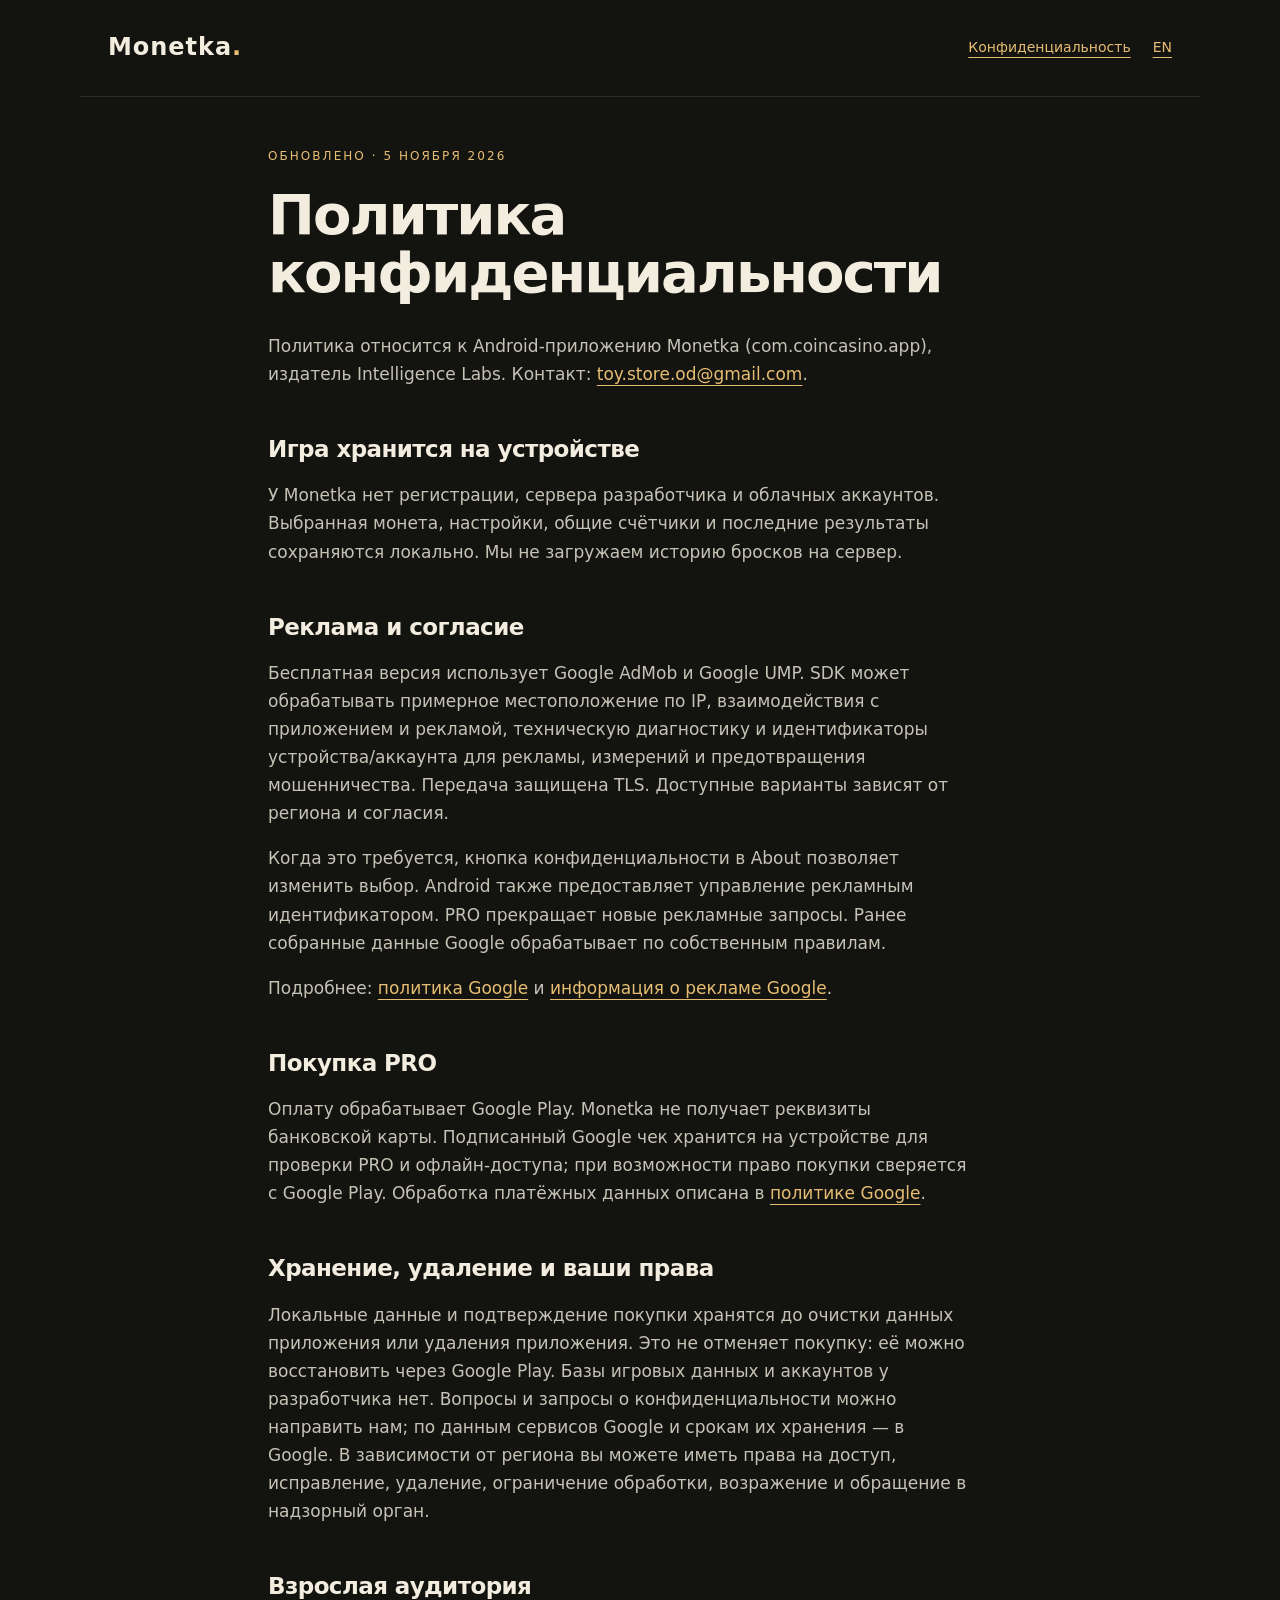
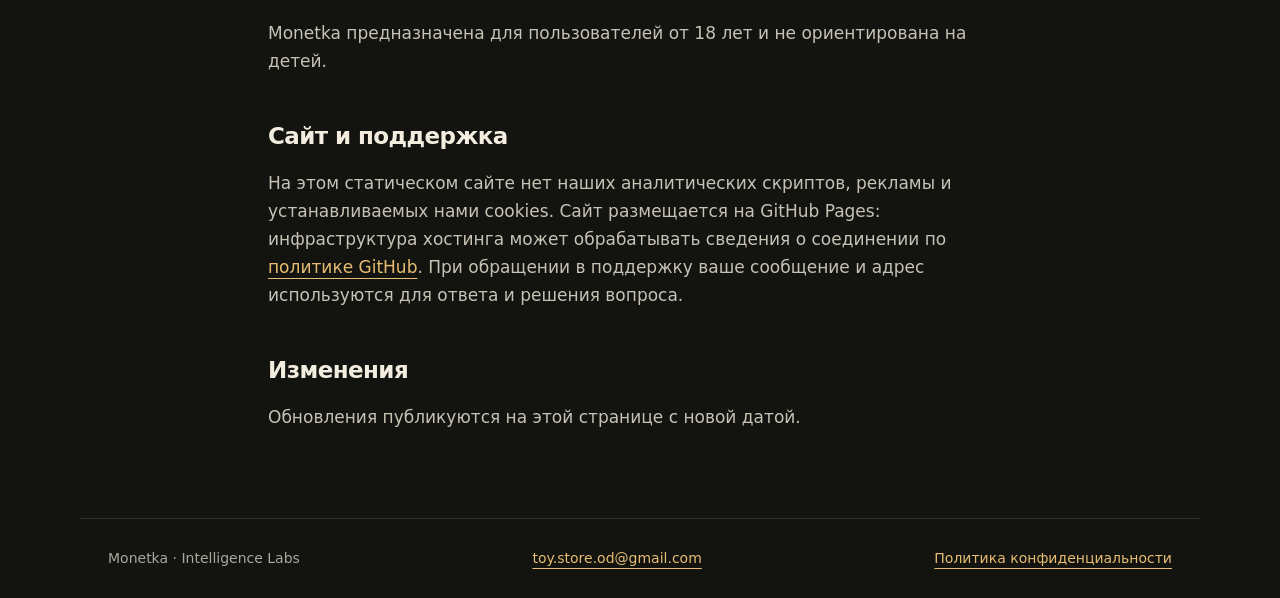
==== privacy-ru.html @ 25d699db "Publish Monetka website and privacy policy" ====
<!doctype html><html lang="ru"><head><meta charset="utf-8"><meta name="viewport" content="width=device-width,initial-scale=1"><meta name="theme-color" content="#131310"><meta name="description" content="Monetka — офлайн-симулятор броска 3D-монеты для Android."><title>Monetka — Политика конфиденциальности</title><link rel="stylesheet" href="style.css"><link rel="icon" href="images/euro.png"></head><body><header><a class="brand" href="ru.html">Monetka<span aria-hidden="true" style="color:#e6bd72">.</span></a><nav aria-label="Навигация"><a href="privacy-ru.html">Конфиденциальность</a><a href="privacy.html" lang="en">EN</a></nav></header><main class="legal"><div class="eyebrow">Обновлено · 5 ноября 2026</div><h1>Политика конфиденциальности</h1><p>Политика относится к Android-приложению Monetka (com.coincasino.app), издатель Intelligence Labs. Контакт: <a href="mailto:toy.store.od@gmail.com">toy.store.od@gmail.com</a>.</p><h2>Игра хранится на устройстве</h2><p>У Monetka нет регистрации, сервера разработчика и облачных аккаунтов. Выбранная монета, настройки, общие счётчики и последние результаты сохраняются локально. Мы не загружаем историю бросков на сервер.</p><h2>Реклама и согласие</h2><p>Бесплатная версия использует Google AdMob и Google UMP. SDK может обрабатывать примерное местоположение по IP, взаимодействия с приложением и рекламой, техническую диагностику и идентификаторы устройства/аккаунта для рекламы, измерений и предотвращения мошенничества. Передача защищена TLS. Доступные варианты зависят от региона и согласия.</p><p>Когда это требуется, кнопка конфиденциальности в About позволяет изменить выбор. Android также предоставляет управление рекламным идентификатором. PRO прекращает новые рекламные запросы. Ранее собранные данные Google обрабатывает по собственным правилам.</p><p>Подробнее: <a href="https://policies.google.com/privacy?hl=ru">политика Google</a> и <a href="https://policies.google.com/technologies/ads?hl=ru">информация о рекламе Google</a>.</p><h2>Покупка PRO</h2><p>Оплату обрабатывает Google Play. Monetka не получает реквизиты банковской карты. Подписанный Google чек хранится на устройстве для проверки PRO и офлайн-доступа; при возможности право покупки сверяется с Google Play. Обработка платёжных данных описана в <a href="https://policies.google.com/privacy?hl=ru">политике Google</a>.</p><h2>Хранение, удаление и ваши права</h2><p>Локальные данные и подтверждение покупки хранятся до очистки данных приложения или удаления приложения. Это не отменяет покупку: её можно восстановить через Google Play. Базы игровых данных и аккаунтов у разработчика нет. Вопросы и запросы о конфиденциальности можно направить нам; по данным сервисов Google и срокам их хранения — в Google. В зависимости от региона вы можете иметь права на доступ, исправление, удаление, ограничение обработки, возражение и обращение в надзорный орган.</p><h2>Взрослая аудитория</h2><p>Monetka предназначена для пользователей от 18 лет и не ориентирована на детей.</p><h2>Сайт и поддержка</h2><p>На этом статическом сайте нет наших аналитических скриптов, рекламы и устанавливаемых нами cookies. Сайт размещается на GitHub Pages: инфраструктура хостинга может обрабатывать сведения о соединении по <a href="https://docs.github.com/en/site-policy/privacy-policies/github-general-privacy-statement">политике GitHub</a>. При обращении в поддержку ваше сообщение и адрес используются для ответа и решения вопроса.</p><h2>Изменения</h2><p>Обновления публикуются на этой странице с новой датой.</p></main><footer><span>Monetka · Intelligence Labs</span><a href="mailto:toy.store.od@gmail.com">toy.store.od@gmail.com</a><a href="privacy-ru.html">Политика конфиденциальности</a></footer></body></html>
---- style.css ----
*{box-sizing:border-box}html{color-scheme:dark}body{margin:0;background:#131310;color:#f3ede0;font:17px/1.65 system-ui,-apple-system,BlinkMacSystemFont,"Segoe UI",sans-serif}a{color:#e6bd72;text-underline-offset:5px}a:hover{color:#fff}header,main,footer{max-width:1120px;margin:auto;padding:28px}header{display:flex;align-items:center;justify-content:space-between;border-bottom:1px solid #ffffff1b}.brand{font-size:24px;font-weight:650;letter-spacing:.04em;color:inherit;text-decoration:none}nav{display:flex;gap:22px;align-items:center}nav a{font-size:14px}h1{font-size:clamp(48px,7vw,86px);line-height:1.03;letter-spacing:-.055em;font-weight:550;margin:20px 0 30px}h2{font-size:30px;line-height:1.2;letter-spacing:-.025em;margin:48px 0 18px}p{max-width:65ch;color:#c6c2b6}.eyebrow{color:#e6bd72;text-transform:uppercase;font-size:12px;letter-spacing:.17em}.hero{display:grid;grid-template-columns:1.2fr 1fr;gap:40px;align-items:center;min-height:650px}.coin{width:100%;height:auto;max-width:410px;filter:drop-shadow(0 30px 45px #0009);justify-self:center;transform:rotate(-9deg)}.intro{font-size:20px;max-width:29em}.button{display:inline-block;padding:12px 23px;border:1px solid #e6bd72;border-radius:8px;text-decoration:none;font-weight:600;margin:12px 12px 12px 0}.button.primary{background:#e6bd72;color:#17150f}.facts{display:flex;gap:40px;border-block:1px solid #ffffff1b;padding:25px 0;margin:18px 0 65px;flex-wrap:wrap}.facts strong{display:block;color:#f3ede0;font-size:25px;font-weight:550}.facts span{font-size:14px;color:#aaa79c}.split{display:grid;grid-template-columns:1fr 1fr;gap:70px;margin-bottom:60px}.split h2{margin-top:0}.legal{max-width:800px;padding-top:50px;padding-bottom:70px}.legal h1{font-size:clamp(36px,5vw,56px);letter-spacing:-.035em}.legal h2{font-size:23px}.legal li{color:#c6c2b6;margin:8px 0}.note{font-size:14px;color:#9c998f}footer{border-top:1px solid #ffffff1b;display:flex;gap:24px;justify-content:space-between;flex-wrap:wrap;font-size:14px;color:#aaa79c}a:focus-visible{outline:2px solid #e6bd72;outline-offset:6px}@media(max-width:720px){header,main,footer{padding:22px}nav{gap:14px}.hero{grid-template-columns:1fr;gap:10px;min-height:auto;padding-top:38px}.coin{width:70%;max-width:280px;grid-row:2;margin:30px auto 40px}.intro{font-size:18px}h1{font-size:58px}.facts{gap:28px;margin-bottom:45px}.split{grid-template-columns:1fr;gap:32px}.legal h1{font-size:32px;hyphens:auto;overflow-wrap:anywhere}}@media(prefers-reduced-motion:reduce){*{scroll-behavior:auto}}
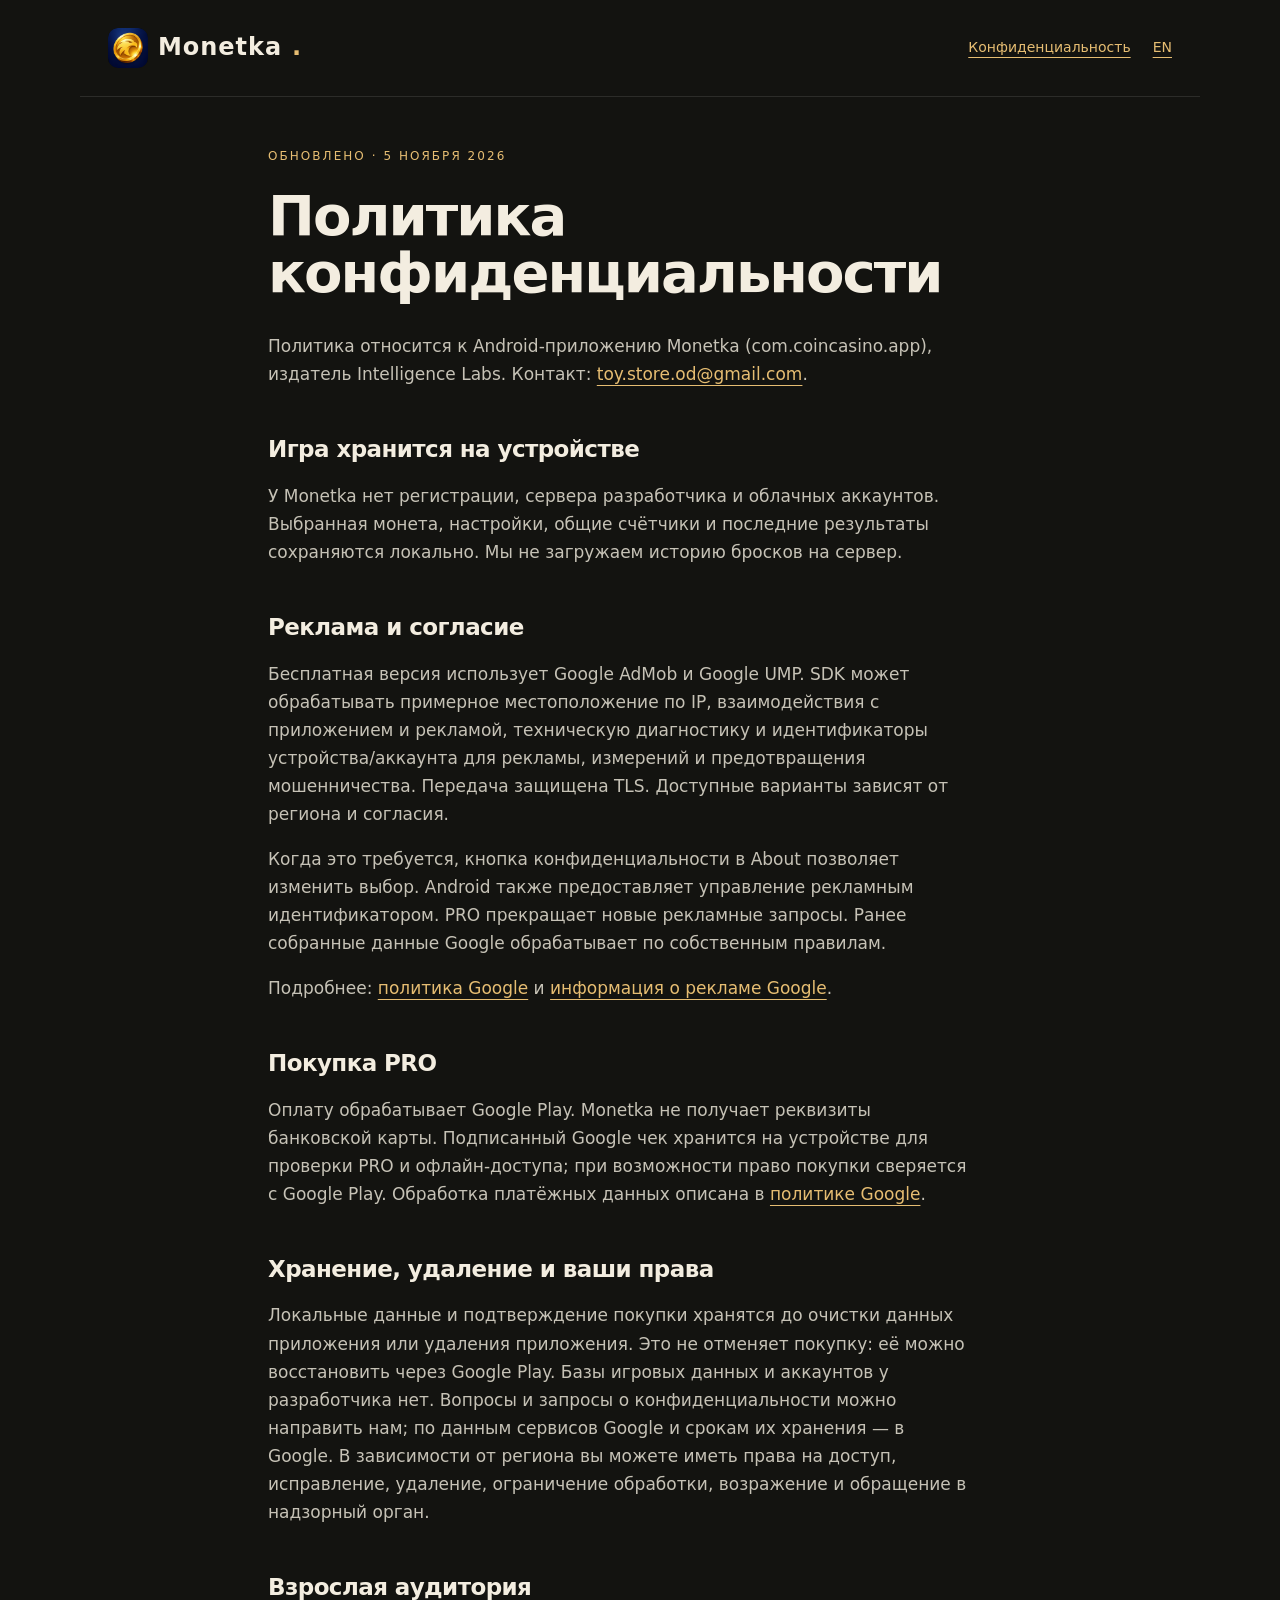
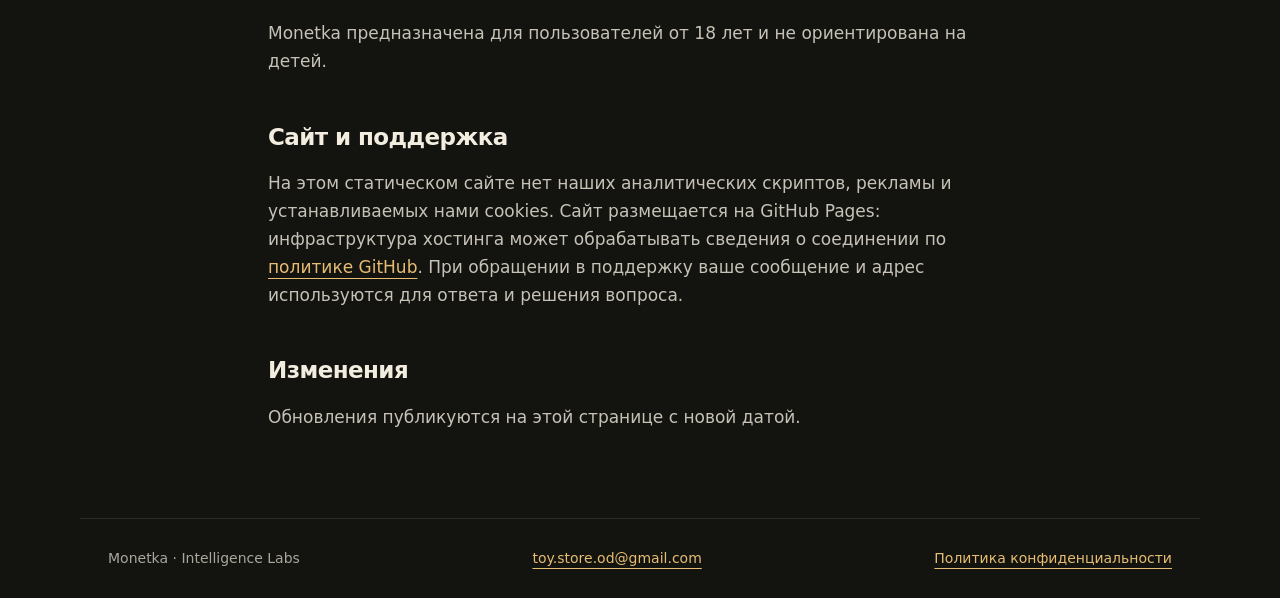
==== commit 23ad7c93: "Use the owner Monetka eagle logo across website and privacy pages" ====
--- a/privacy-ru.html
+++ b/privacy-ru.html
@@ -1 +1 @@
-<!doctype html><html lang="ru"><head><meta charset="utf-8"><meta name="viewport" content="width=device-width,initial-scale=1"><meta name="theme-color" content="#131310"><meta name="description" content="Monetka — офлайн-симулятор броска 3D-монеты для Android."><title>Monetka — Политика конфиденциальности</title><link rel="stylesheet" href="style.css"><link rel="icon" href="images/euro.png"></head><body><header><a class="brand" href="ru.html">Monetka<span aria-hidden="true" style="color:#e6bd72">.</span></a><nav aria-label="Навигация"><a href="privacy-ru.html">Конфиденциальность</a><a href="privacy.html" lang="en">EN</a></nav></header><main class="legal"><div class="eyebrow">Обновлено · 5 ноября 2026</div><h1>Политика конфиденциальности</h1><p>Политика относится к Android-приложению Monetka (com.coincasino.app), издатель Intelligence Labs. Контакт: <a href="mailto:toy.store.od@gmail.com">toy.store.od@gmail.com</a>.</p><h2>Игра хранится на устройстве</h2><p>У Monetka нет регистрации, сервера разработчика и облачных аккаунтов. Выбранная монета, настройки, общие счётчики и последние результаты сохраняются локально. Мы не загружаем историю бросков на сервер.</p><h2>Реклама и согласие</h2><p>Бесплатная версия использует Google AdMob и Google UMP. SDK может обрабатывать примерное местоположение по IP, взаимодействия с приложением и рекламой, техническую диагностику и идентификаторы устройства/аккаунта для рекламы, измерений и предотвращения мошенничества. Передача защищена TLS. Доступные варианты зависят от региона и согласия.</p><p>Когда это требуется, кнопка конфиденциальности в About позволяет изменить выбор. Android также предоставляет управление рекламным идентификатором. PRO прекращает новые рекламные запросы. Ранее собранные данные Google обрабатывает по собственным правилам.</p><p>Подробнее: <a href="https://policies.google.com/privacy?hl=ru">политика Google</a> и <a href="https://policies.google.com/technologies/ads?hl=ru">информация о рекламе Google</a>.</p><h2>Покупка PRO</h2><p>Оплату обрабатывает Google Play. Monetka не получает реквизиты банковской карты. Подписанный Google чек хранится на устройстве для проверки PRO и офлайн-доступа; при возможности право покупки сверяется с Google Play. Обработка платёжных данных описана в <a href="https://policies.google.com/privacy?hl=ru">политике Google</a>.</p><h2>Хранение, удаление и ваши права</h2><p>Локальные данные и подтверждение покупки хранятся до очистки данных приложения или удаления приложения. Это не отменяет покупку: её можно восстановить через Google Play. Базы игровых данных и аккаунтов у разработчика нет. Вопросы и запросы о конфиденциальности можно направить нам; по данным сервисов Google и срокам их хранения — в Google. В зависимости от региона вы можете иметь права на доступ, исправление, удаление, ограничение обработки, возражение и обращение в надзорный орган.</p><h2>Взрослая аудитория</h2><p>Monetka предназначена для пользователей от 18 лет и не ориентирована на детей.</p><h2>Сайт и поддержка</h2><p>На этом статическом сайте нет наших аналитических скриптов, рекламы и устанавливаемых нами cookies. Сайт размещается на GitHub Pages: инфраструктура хостинга может обрабатывать сведения о соединении по <a href="https://docs.github.com/en/site-policy/privacy-policies/github-general-privacy-statement">политике GitHub</a>. При обращении в поддержку ваше сообщение и адрес используются для ответа и решения вопроса.</p><h2>Изменения</h2><p>Обновления публикуются на этой странице с новой датой.</p></main><footer><span>Monetka · Intelligence Labs</span><a href="mailto:toy.store.od@gmail.com">toy.store.od@gmail.com</a><a href="privacy-ru.html">Политика конфиденциальности</a></footer></body></html>+<!doctype html><html lang="ru"><head><meta charset="utf-8"><meta name="viewport" content="width=device-width,initial-scale=1"><meta name="theme-color" content="#131310"><meta name="description" content="Monetka — офлайн-симулятор броска 3D-монеты для Android."><title>Monetka — Политика конфиденциальности</title><link rel="stylesheet" href="style.css?v=brand2"><link rel="icon" type="image/png" sizes="512x512" href="images/monetka-logo.png"><link rel="apple-touch-icon" sizes="180x180" href="images/apple-touch-icon.png"></head><body><header><a class="brand" href="ru.html"><img src="images/monetka-logo.png" alt="" width="40" height="40">Monetka<span aria-hidden="true" style="color:#e6bd72">.</span></a><nav aria-label="Навигация"><a href="privacy-ru.html">Конфиденциальность</a><a href="privacy.html" lang="en">EN</a></nav></header><main class="legal"><div class="eyebrow">Обновлено · 5 ноября 2026</div><h1>Политика конфиденциальности</h1><p>Политика относится к Android-приложению Monetka (com.coincasino.app), издатель Intelligence Labs. Контакт: <a href="mailto:toy.store.od@gmail.com">toy.store.od@gmail.com</a>.</p><h2>Игра хранится на устройстве</h2><p>У Monetka нет регистрации, сервера разработчика и облачных аккаунтов. Выбранная монета, настройки, общие счётчики и последние результаты сохраняются локально. Мы не загружаем историю бросков на сервер.</p><h2>Реклама и согласие</h2><p>Бесплатная версия использует Google AdMob и Google UMP. SDK может обрабатывать примерное местоположение по IP, взаимодействия с приложением и рекламой, техническую диагностику и идентификаторы устройства/аккаунта для рекламы, измерений и предотвращения мошенничества. Передача защищена TLS. Доступные варианты зависят от региона и согласия.</p><p>Когда это требуется, кнопка конфиденциальности в About позволяет изменить выбор. Android также предоставляет управление рекламным идентификатором. PRO прекращает новые рекламные запросы. Ранее собранные данные Google обрабатывает по собственным правилам.</p><p>Подробнее: <a href="https://policies.google.com/privacy?hl=ru">политика Google</a> и <a href="https://policies.google.com/technologies/ads?hl=ru">информация о рекламе Google</a>.</p><h2>Покупка PRO</h2><p>Оплату обрабатывает Google Play. Monetka не получает реквизиты банковской карты. Подписанный Google чек хранится на устройстве для проверки PRO и офлайн-доступа; при возможности право покупки сверяется с Google Play. Обработка платёжных данных описана в <a href="https://policies.google.com/privacy?hl=ru">политике Google</a>.</p><h2>Хранение, удаление и ваши права</h2><p>Локальные данные и подтверждение покупки хранятся до очистки данных приложения или удаления приложения. Это не отменяет покупку: её можно восстановить через Google Play. Базы игровых данных и аккаунтов у разработчика нет. Вопросы и запросы о конфиденциальности можно направить нам; по данным сервисов Google и срокам их хранения — в Google. В зависимости от региона вы можете иметь права на доступ, исправление, удаление, ограничение обработки, возражение и обращение в надзорный орган.</p><h2>Взрослая аудитория</h2><p>Monetka предназначена для пользователей от 18 лет и не ориентирована на детей.</p><h2>Сайт и поддержка</h2><p>На этом статическом сайте нет наших аналитических скриптов, рекламы и устанавливаемых нами cookies. Сайт размещается на GitHub Pages: инфраструктура хостинга может обрабатывать сведения о соединении по <a href="https://docs.github.com/en/site-policy/privacy-policies/github-general-privacy-statement">политике GitHub</a>. При обращении в поддержку ваше сообщение и адрес используются для ответа и решения вопроса.</p><h2>Изменения</h2><p>Обновления публикуются на этой странице с новой датой.</p></main><footer><span>Monetka · Intelligence Labs</span><a href="mailto:toy.store.od@gmail.com">toy.store.od@gmail.com</a><a href="privacy-ru.html">Политика конфиденциальности</a></footer></body></html>
--- a/style.css
+++ b/style.css
@@ -1 +1,2 @@
-*{box-sizing:border-box}html{color-scheme:dark}body{margin:0;background:#131310;color:#f3ede0;font:17px/1.65 system-ui,-apple-system,BlinkMacSystemFont,"Segoe UI",sans-serif}a{color:#e6bd72;text-underline-offset:5px}a:hover{color:#fff}header,main,footer{max-width:1120px;margin:auto;padding:28px}header{display:flex;align-items:center;justify-content:space-between;border-bottom:1px solid #ffffff1b}.brand{font-size:24px;font-weight:650;letter-spacing:.04em;color:inherit;text-decoration:none}nav{display:flex;gap:22px;align-items:center}nav a{font-size:14px}h1{font-size:clamp(48px,7vw,86px);line-height:1.03;letter-spacing:-.055em;font-weight:550;margin:20px 0 30px}h2{font-size:30px;line-height:1.2;letter-spacing:-.025em;margin:48px 0 18px}p{max-width:65ch;color:#c6c2b6}.eyebrow{color:#e6bd72;text-transform:uppercase;font-size:12px;letter-spacing:.17em}.hero{display:grid;grid-template-columns:1.2fr 1fr;gap:40px;align-items:center;min-height:650px}.coin{width:100%;height:auto;max-width:410px;filter:drop-shadow(0 30px 45px #0009);justify-self:center;transform:rotate(-9deg)}.intro{font-size:20px;max-width:29em}.button{display:inline-block;padding:12px 23px;border:1px solid #e6bd72;border-radius:8px;text-decoration:none;font-weight:600;margin:12px 12px 12px 0}.button.primary{background:#e6bd72;color:#17150f}.facts{display:flex;gap:40px;border-block:1px solid #ffffff1b;padding:25px 0;margin:18px 0 65px;flex-wrap:wrap}.facts strong{display:block;color:#f3ede0;font-size:25px;font-weight:550}.facts span{font-size:14px;color:#aaa79c}.split{display:grid;grid-template-columns:1fr 1fr;gap:70px;margin-bottom:60px}.split h2{margin-top:0}.legal{max-width:800px;padding-top:50px;padding-bottom:70px}.legal h1{font-size:clamp(36px,5vw,56px);letter-spacing:-.035em}.legal h2{font-size:23px}.legal li{color:#c6c2b6;margin:8px 0}.note{font-size:14px;color:#9c998f}footer{border-top:1px solid #ffffff1b;display:flex;gap:24px;justify-content:space-between;flex-wrap:wrap;font-size:14px;color:#aaa79c}a:focus-visible{outline:2px solid #e6bd72;outline-offset:6px}@media(max-width:720px){header,main,footer{padding:22px}nav{gap:14px}.hero{grid-template-columns:1fr;gap:10px;min-height:auto;padding-top:38px}.coin{width:70%;max-width:280px;grid-row:2;margin:30px auto 40px}.intro{font-size:18px}h1{font-size:58px}.facts{gap:28px;margin-bottom:45px}.split{grid-template-columns:1fr;gap:32px}.legal h1{font-size:32px;hyphens:auto;overflow-wrap:anywhere}}@media(prefers-reduced-motion:reduce){*{scroll-behavior:auto}}+*{box-sizing:border-box}html{color-scheme:dark}body{margin:0;background:#131310;color:#f3ede0;font:17px/1.65 system-ui,-apple-system,BlinkMacSystemFont,"Segoe UI",sans-serif}a{color:#e6bd72;text-underline-offset:5px}a:hover{color:#fff}header,main,footer{max-width:1120px;margin:auto;padding:28px}header{display:flex;align-items:center;justify-content:space-between;border-bottom:1px solid #ffffff1b}.brand{display:inline-flex;align-items:center;gap:10px;font-size:24px;font-weight:650;letter-spacing:.04em;color:inherit;text-decoration:none}nav{display:flex;gap:22px;align-items:center}nav a{font-size:14px}h1{font-size:clamp(48px,7vw,86px);line-height:1.03;letter-spacing:-.055em;font-weight:550;margin:20px 0 30px}h2{font-size:30px;line-height:1.2;letter-spacing:-.025em;margin:48px 0 18px}p{max-width:65ch;color:#c6c2b6}.eyebrow{color:#e6bd72;text-transform:uppercase;font-size:12px;letter-spacing:.17em}.hero{display:grid;grid-template-columns:1.2fr 1fr;gap:40px;align-items:center;min-height:650px}.coin{width:100%;height:auto;max-width:410px;filter:drop-shadow(0 30px 45px #0009);justify-self:center;transform:rotate(-9deg)}.intro{font-size:20px;max-width:29em}.button{display:inline-block;padding:12px 23px;border:1px solid #e6bd72;border-radius:8px;text-decoration:none;font-weight:600;margin:12px 12px 12px 0}.button.primary{background:#e6bd72;color:#17150f}.facts{display:flex;gap:40px;border-block:1px solid #ffffff1b;padding:25px 0;margin:18px 0 65px;flex-wrap:wrap}.facts strong{display:block;color:#f3ede0;font-size:25px;font-weight:550}.facts span{font-size:14px;color:#aaa79c}.split{display:grid;grid-template-columns:1fr 1fr;gap:70px;margin-bottom:60px}.split h2{margin-top:0}.legal{max-width:800px;padding-top:50px;padding-bottom:70px}.legal h1{font-size:clamp(36px,5vw,56px);letter-spacing:-.035em}.legal h2{font-size:23px}.legal li{color:#c6c2b6;margin:8px 0}.note{font-size:14px;color:#9c998f}footer{border-top:1px solid #ffffff1b;display:flex;gap:24px;justify-content:space-between;flex-wrap:wrap;font-size:14px;color:#aaa79c}a:focus-visible{outline:2px solid #e6bd72;outline-offset:6px}@media(max-width:720px){header,main,footer{padding:22px}nav{gap:14px}.hero{grid-template-columns:1fr;gap:10px;min-height:auto;padding-top:38px}.coin{width:70%;max-width:280px;grid-row:2;margin:30px auto 40px}.intro{font-size:18px}h1{font-size:58px}.facts{gap:28px;margin-bottom:45px}.split{grid-template-columns:1fr;gap:32px}.legal h1{font-size:32px;hyphens:auto;overflow-wrap:anywhere}}@media(prefers-reduced-motion:reduce){*{scroll-behavior:auto}}
+.brand img{display:block;flex:none;border-radius:10px}@media(max-width:420px){header{flex-wrap:wrap;gap:16px}}
